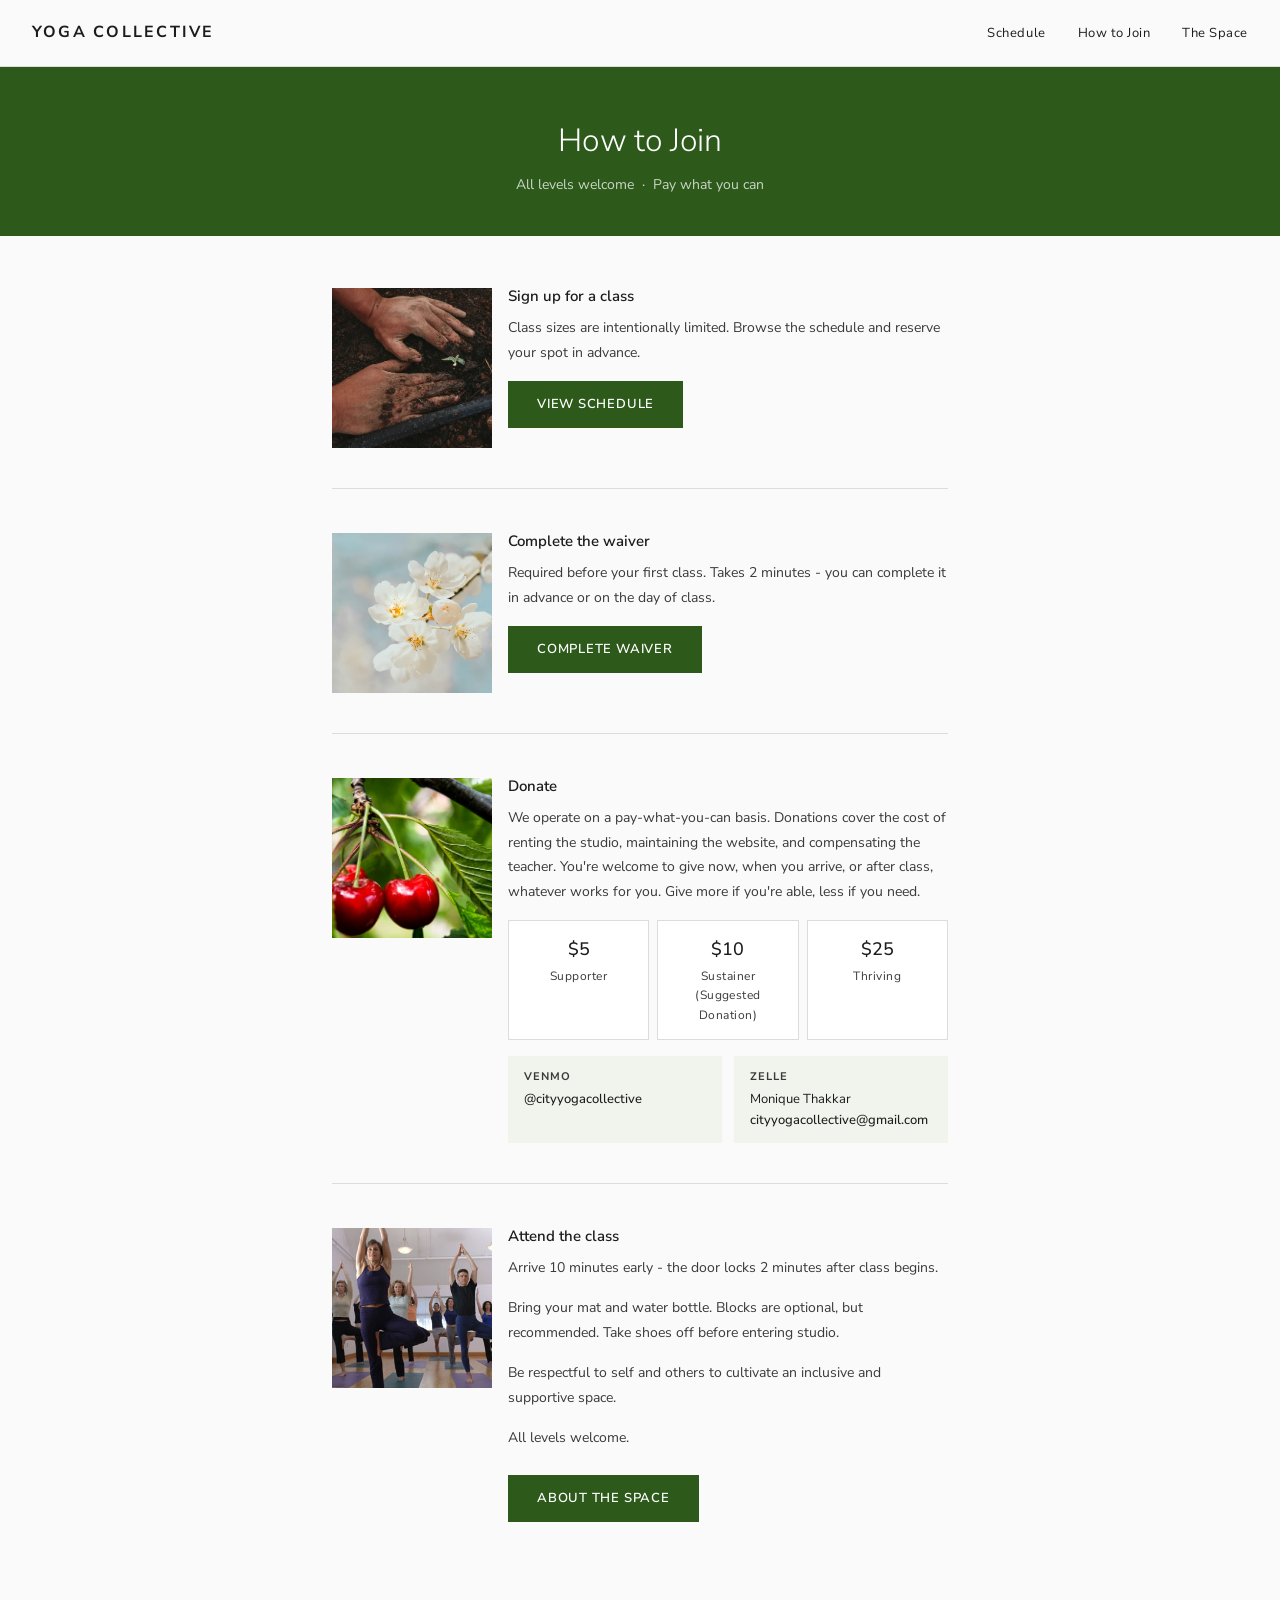
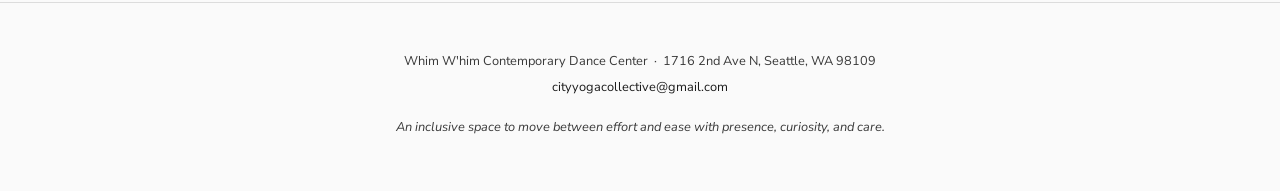
==== howtojoin.html @ b5f6b9fb "yoga collective site" ====
<!DOCTYPE html>
<html lang="en">
<head>
    <meta charset="UTF-8">
    <meta name="viewport" content="width=device-width, initial-scale=1.0">
    <title>How to Join - Yoga Collective</title>
    <link rel="preconnect" href="https://fonts.googleapis.com">
    <link href="https://fonts.googleapis.com/css2?family=Nunito+Sans:wght@300;400;500;600&display=swap" rel="stylesheet">
    <link rel="stylesheet" href="styles.css">
    <style>
        main { max-width: 680px; margin: 0 auto; padding: 3rem 2rem 5rem; }

        .section-label { font-size: 0.6875rem; font-weight: 600; letter-spacing: 0.14em; text-transform: uppercase; color: var(--muted); margin-bottom: 2.5rem; }

        .step { display: grid; grid-template-columns: 10rem 1fr; gap: 1rem; margin-bottom: 2.5rem; padding-bottom: 2.5rem; border-bottom: 1px solid var(--border); }
        .step:last-child { margin-bottom: 0; padding-bottom: 0; border-bottom: none; }
        .step-image { width: 10rem; height: 10rem; object-fit: cover; margin-top: 0.25rem; }
        .step h3 { font-size: 0.9375rem; font-weight: 600; margin-bottom: 0.5rem; }
        .step p { font-size: 0.875rem; color: var(--muted); line-height: 1.75; margin-bottom: 1rem; }

        .donation-tiers { display: grid; grid-template-columns: repeat(3, 1fr); gap: 0.5rem; margin: 0 0 1rem; }
        .tier { padding: 0.875rem 0.5rem; border: 1px solid var(--border); text-align: center; background: #fff; }
        .tier-amount { font-size: 1.125rem; font-weight: 500; display: block; }
        .tier-name { font-size: 0.75rem; color: var(--muted); margin-top: 0.2rem; display: block; letter-spacing: 0.04em; }

        .payment-row { display: flex; gap: 0.75rem; }
        .payment-block { flex: 1; background: var(--bg-alt); padding: 0.75rem 1rem; font-size: 0.8125rem; }
        .payment-block strong { display: block; font-size: 0.6875rem; letter-spacing: 0.08em; text-transform: uppercase; color: var(--muted); margin-bottom: 0.25rem; }
        .payment-block a { color: var(--text); text-decoration: none; font-weight: 500; }
        .payment-block a:hover { text-decoration: underline; }

        @media (max-width: 600px) {
            main { padding: 2.5rem 1.25rem 4rem; }
            .step { grid-template-columns: 1fr; }
            .step-image { width: 100%; height: auto; aspect-ratio: 1; margin: 0; }
            .payment-row { flex-direction: column; }
        }
    </style>
</head>
<body>

<nav>
    <a href="index.html" class="nav-logo">Yoga Collective</a>
    <ul class="nav-links">
        <li><a href="schedule.html">Schedule</a></li>
        <li><a href="howtojoin.html">How to Join</a></li>
        <li><a href="studio.html">The Space</a></li>
    </ul>
</nav>

<div class="page-header">
    <h1>How to Join</h1>
    <p>All levels welcome &nbsp;·&nbsp; Pay what you can</p>
</div>

<main>

    <div class="step">
        <img class="step-image" src="images/seed.webp" alt="">
        <div>
            <h3>Sign up for a class</h3>
            <p>Class sizes are intentionally limited. Browse the schedule and reserve your spot in advance.</p>
            <a href="schedule.html" class="btn btn-primary">View Schedule</a>
        </div>
    </div>

    <div class="step">
        <img class="step-image" src="images/flower.webp" alt="">
        <div>
            <h3>Complete the waiver</h3>
            <p>Required before your first class. Takes 2 minutes - you can complete it in advance or on the day of class.</p>
            <a href="https://bit.ly/4vOAJMv" target="_blank" class="btn btn-primary">Complete Waiver</a>
        </div>
    </div>

    <div class="step">
        <img class="step-image" src="images/fruit.webp" alt="">
        <div>
            <h3>Donate</h3>
            <p>We operate on a pay-what-you-can basis. Donations cover the cost of renting the studio, maintaining the website,
                and compensating the teacher.
                You're welcome to give now, when you arrive, or after class,
                whatever works for you. Give more if you're able, less if you need. </p>
            <div class="donation-tiers">
                <div class="tier">
                    <span class="tier-amount">$5</span>
                    <span class="tier-name">Supporter</span>
                </div>
                <div class="tier">
                    <span class="tier-amount">$10</span>
                    <span class="tier-name">Sustainer (Suggested Donation)</span>
                </div>
                <div class="tier">
                    <span class="tier-amount">$25</span>
                    <span class="tier-name">Thriving</span>
                </div>
            </div>
            <div class="payment-row">
                <div class="payment-block">
                    <strong>Venmo</strong>
                    <a href="https://venmo.com/cityyogacollective" target="_blank">@cityyogacollective</a>
                </div>
                <div class="payment-block">
                    <strong>Zelle</strong>
                    Monique Thakkar<br>
                    <a href="mailto:cityyogacollective@gmail.com">cityyogacollective@gmail.com</a>
                </div>
            </div>
        </div>
    </div>

    <div class="step">
        <img class="step-image" src="images/trees.webp" alt="">
        <div>
            <h3>Attend the class</h3>
            <p>Arrive 10 minutes early - the door locks 2 minutes after class begins.</p>
            <p>Bring your mat and water bottle. Blocks are optional, but recommended. Take shoes off before entering studio. </p>
            <p>Be respectful to self and others to cultivate an inclusive and supportive space. </p>
            <p>All levels welcome.</p>
            <a href="studio.html" class="btn btn-primary" style="margin-top: 0.5rem;">About the Space</a>
        </div>
    </div>
</main>

<footer>
    <p>Whim W'him Contemporary Dance Center &nbsp;·&nbsp; 1716 2nd Ave N, Seattle, WA 98109</p>
    <p><a href="mailto:cityyogacollective@gmail.com">cityyogacollective@gmail.com</a></p>
    <p class="footer-mission">An inclusive space to move between effort and ease with presence, curiosity, and care.</p>
</footer>

</body>
</html>
---- styles.css ----
:root {
    --bg: #FAFAFA;
    --bg-alt: #F0F4EC;
    --border: #DCDCDC;
    --text: #1C1C1C;
    --muted: #3A3A3A;
    --black: #1C1C1C;
    --green: #2D5A1B;
    --green-hover: #234A14;
}

*, *::before, *::after { box-sizing: border-box; margin: 0; padding: 0; }

body {
    font-family: 'Nunito Sans', 'Helvetica Neue', Helvetica, sans-serif;
    background: var(--bg);
    color: var(--text);
    font-size: 16px;
    line-height: 1.6;
}

/* Nav */
nav {
    display: flex;
    justify-content: space-between;
    align-items: stretch;
    padding: 0;
    border-bottom: 1px solid var(--border);
}

.nav-logo {
    display: flex;
    align-items: center;
    padding: 1.25rem 2rem;
    font-size: 1rem;
    font-weight: 700;
    letter-spacing: 0.14em;
    text-transform: uppercase;
    text-decoration: none;
    color: var(--text);
    background: var(--bg);
}

.nav-links {
    display: flex;
    gap: 2rem;
    list-style: none;
    align-items: center;
    padding: 0 2rem;
}

.nav-links a {
    font-size: 0.8125rem;
    text-decoration: none;
    color: var(--text);
    letter-spacing: 0.04em;
}

.nav-links a:hover { text-decoration: underline; }

/* Page header (schedule, studio, how to join) */
.page-header {
    background: var(--green);
    padding: 3rem 2rem 2.5rem;
    text-align: center;
}

.page-header h1 {
    font-size: 2rem;
    font-weight: 300;
    letter-spacing: -0.01em;
    margin-bottom: 0.5rem;
    color: #fff;
}

.page-header p {
    font-size: 0.875rem;
    color: rgba(255,255,255,0.75);
}

/* Buttons */
.btn {
    display: inline-block;
    padding: 0.75rem 1.75rem;
    font-family: inherit;
    font-size: 0.8125rem;
    font-weight: 600;
    letter-spacing: 0.06em;
    text-transform: uppercase;
    text-decoration: none;
    cursor: pointer;
    border: 1px solid var(--green);
    transition: background 0.15s, color 0.15s;
}

.btn-primary { background: var(--green); color: #fff; }
.btn-primary:hover { background: var(--green-hover); border-color: var(--green-hover); }
.btn-secondary { background: transparent; color: var(--green); }
.btn-secondary:hover { background: var(--bg-alt); }

/* Footer */
footer {
    padding: 3rem 2rem;
    text-align: center;
    font-size: 0.8rem;
    color: var(--muted);
    border-top: 1px solid var(--border);
}

footer p { margin-bottom: 0.35rem; }
footer a { color: var(--text); text-decoration: none; }
footer a:hover { text-decoration: underline; }
.footer-mission { margin-top: 1.25rem; font-style: italic; color: var(--muted); }

@media (max-width: 600px) {
    .nav-logo { padding: 1rem 1.25rem; font-size: 0.875rem; }
    .nav-links { padding: 0 1.25rem; gap: 1.25rem; }
}
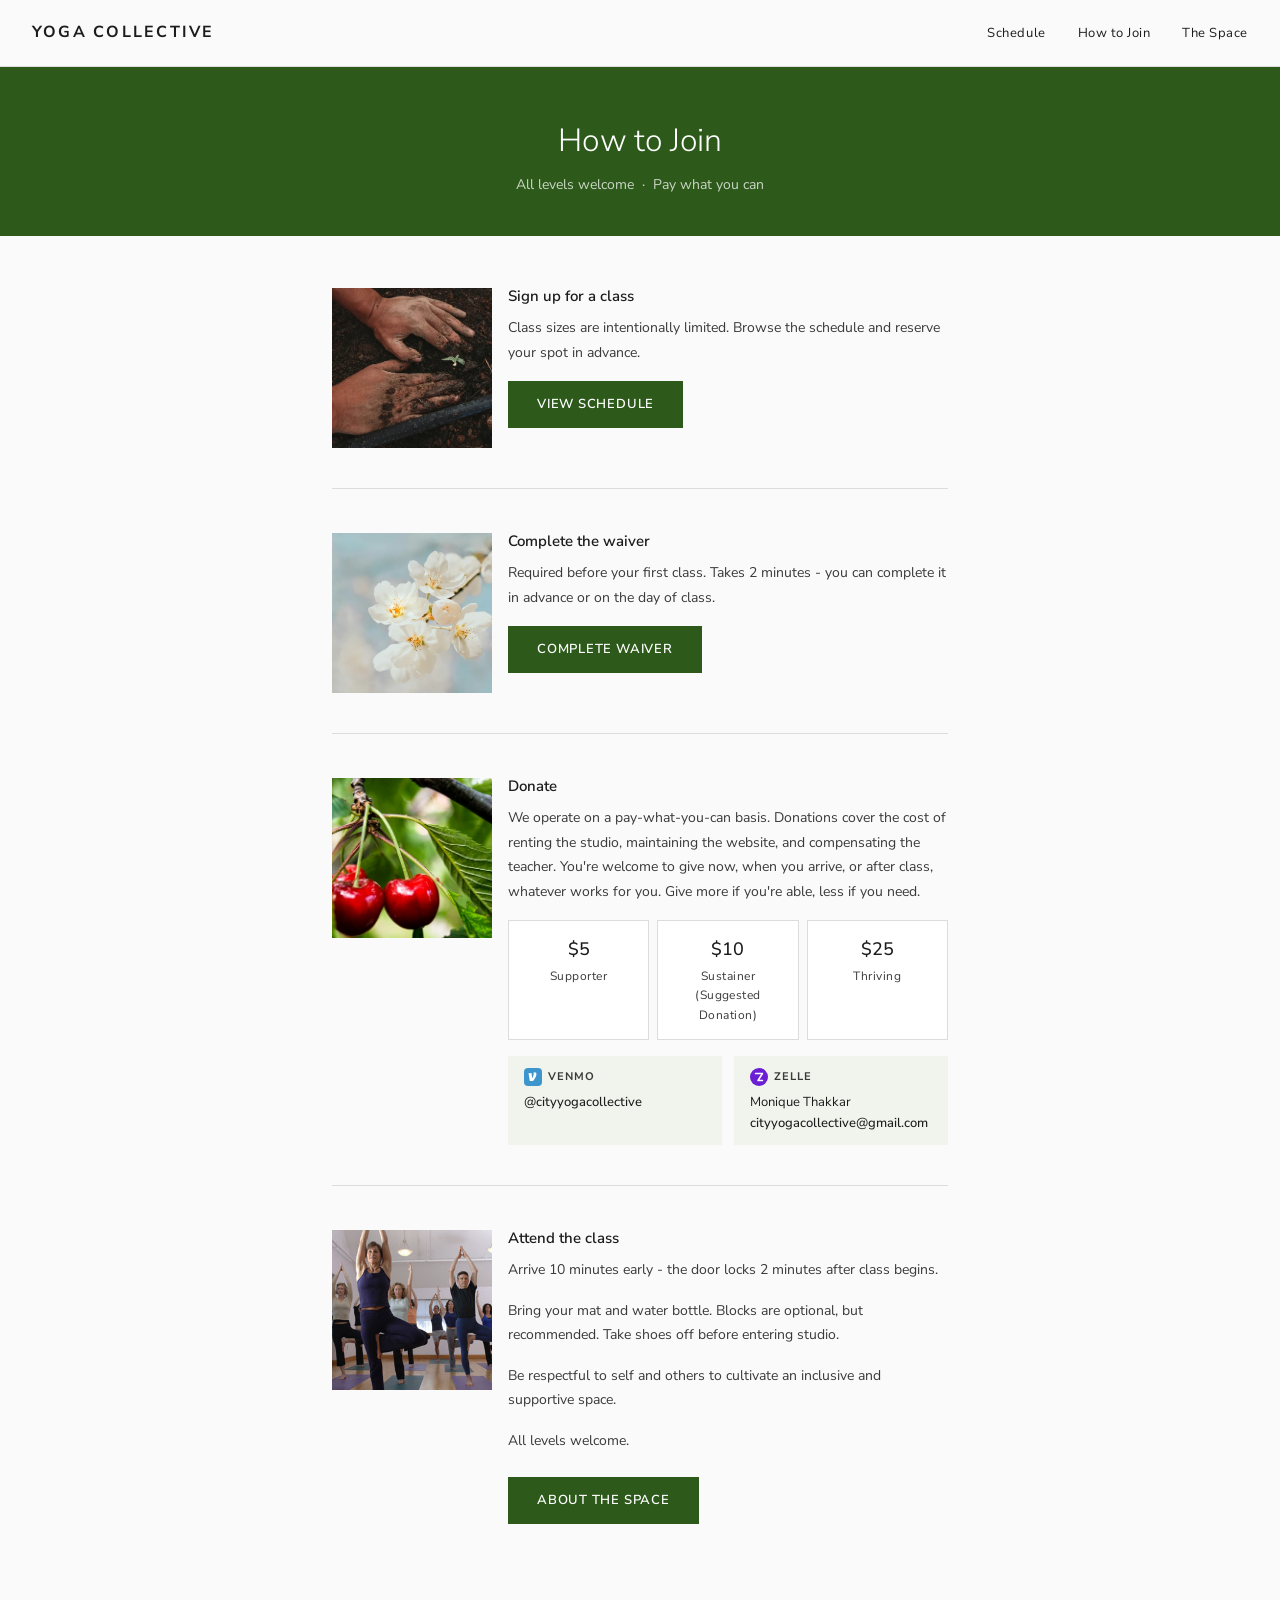
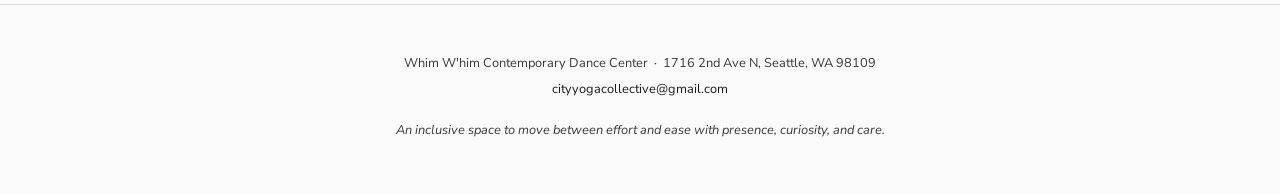
==== commit a609c6e4: "instructions 4" ====
--- a/howtojoin.html
+++ b/howtojoin.html
@@ -25,7 +25,8 @@
 
         .payment-row { display: flex; gap: 0.75rem; }
         .payment-block { flex: 1; background: var(--bg-alt); padding: 0.75rem 1rem; font-size: 0.8125rem; }
-        .payment-block strong { display: block; font-size: 0.6875rem; letter-spacing: 0.08em; text-transform: uppercase; color: var(--muted); margin-bottom: 0.25rem; }
+        .payment-block strong { display: flex; align-items: center; gap: 0.4rem; font-size: 0.6875rem; letter-spacing: 0.08em; text-transform: uppercase; color: var(--muted); margin-bottom: 0.375rem; }
+        .payment-block strong svg { flex-shrink: 0; }
         .payment-block a { color: var(--text); text-decoration: none; font-weight: 500; }
         .payment-block a:hover { text-decoration: underline; }
 
@@ -69,7 +70,7 @@
         <div>
             <h3>Complete the waiver</h3>
             <p>Required before your first class. Takes 2 minutes - you can complete it in advance or on the day of class.</p>
-            <a href="https://bit.ly/4vOAJMv" target="_blank" class="btn btn-primary">Complete Waiver</a>
+            <a href="https://docs.google.com/forms/d/e/1FAIpQLSdd7mQVc4kdcNTpbIZm70uKDM04fooE9oBVe6XLmwaR-eU3sw/viewform" target="_blank" class="btn btn-primary">Complete Waiver</a>
         </div>
     </div>
 
@@ -97,11 +98,23 @@
             </div>
             <div class="payment-row">
                 <div class="payment-block">
-                    <strong>Venmo</strong>
+                    <strong>
+                        <svg width="18" height="18" viewBox="0 0 18 18" fill="none" aria-hidden="true">
+                            <rect width="18" height="18" rx="4" fill="#3D95CE"/>
+                            <path d="M12 4.5c.3.5.4 1 .4 1.7 0 2.1-1.8 4.9-3.3 6.8H5.8L4.5 5.2l3-.3.7 5.3c.7-1.1 1.5-2.9 1.5-4.1 0-.7-.1-1.2-.3-1.6L12 4.5z" fill="white"/>
+                        </svg>
+                        Venmo
+                    </strong>
                     <a href="https://venmo.com/cityyogacollective" target="_blank">@cityyogacollective</a>
                 </div>
                 <div class="payment-block">
-                    <strong>Zelle</strong>
+                    <strong>
+                        <svg width="18" height="18" viewBox="0 0 18 18" fill="none" aria-hidden="true">
+                            <rect width="18" height="18" rx="9" fill="#6C1ED4"/>
+                            <path d="M5.5 5.5h7l-4.5 7h4.5" stroke="white" stroke-width="1.5" stroke-linecap="round" stroke-linejoin="round"/>
+                        </svg>
+                        Zelle
+                    </strong>
                     Monique Thakkar<br>
                     <a href="mailto:cityyogacollective@gmail.com">cityyogacollective@gmail.com</a>
                 </div>
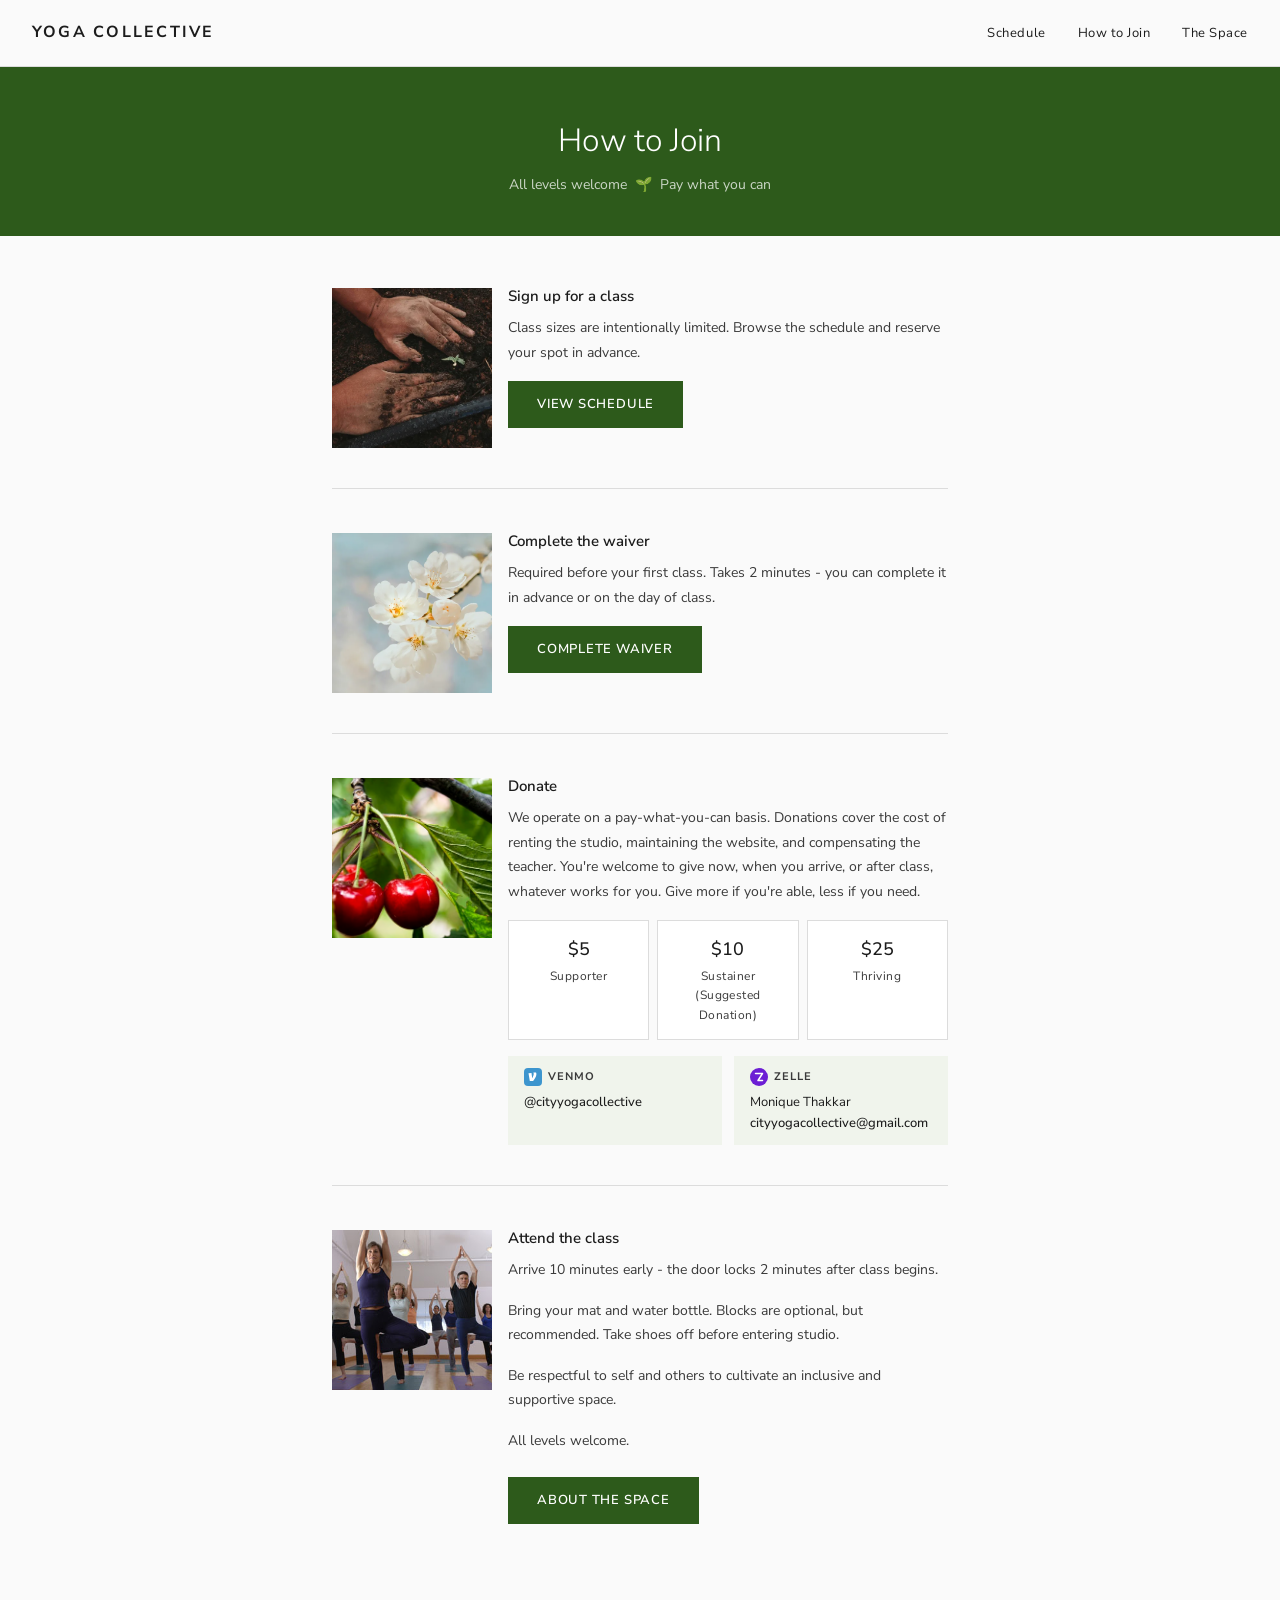
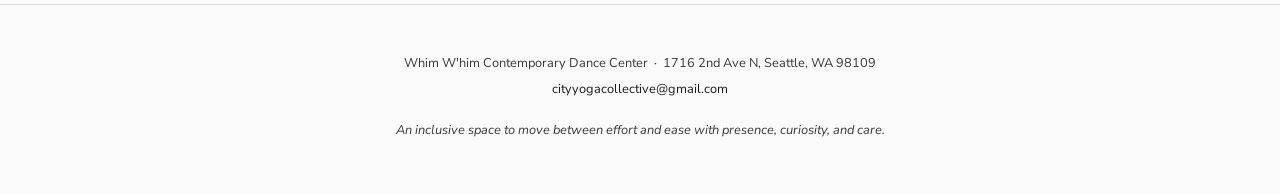
==== commit f131dbd4: "fall schedule and updated info" ====
--- a/howtojoin.html
+++ b/howtojoin.html
@@ -3,7 +3,7 @@
 <head>
     <meta charset="UTF-8">
     <meta name="viewport" content="width=device-width, initial-scale=1.0">
-    <title>How to Join - Yoga Collective</title>
+    <title>Yoga Collective Seattle</title>
     <link rel="preconnect" href="https://fonts.googleapis.com">
     <link href="https://fonts.googleapis.com/css2?family=Nunito+Sans:wght@300;400;500;600&display=swap" rel="stylesheet">
     <link rel="stylesheet" href="styles.css">
@@ -51,7 +51,7 @@
 
 <div class="page-header">
     <h1>How to Join</h1>
-    <p>All levels welcome &nbsp;·&nbsp; Pay what you can</p>
+    <p>All levels welcome &nbsp;🌱&nbsp; Pay what you can</p>
 </div>
 
 <main>
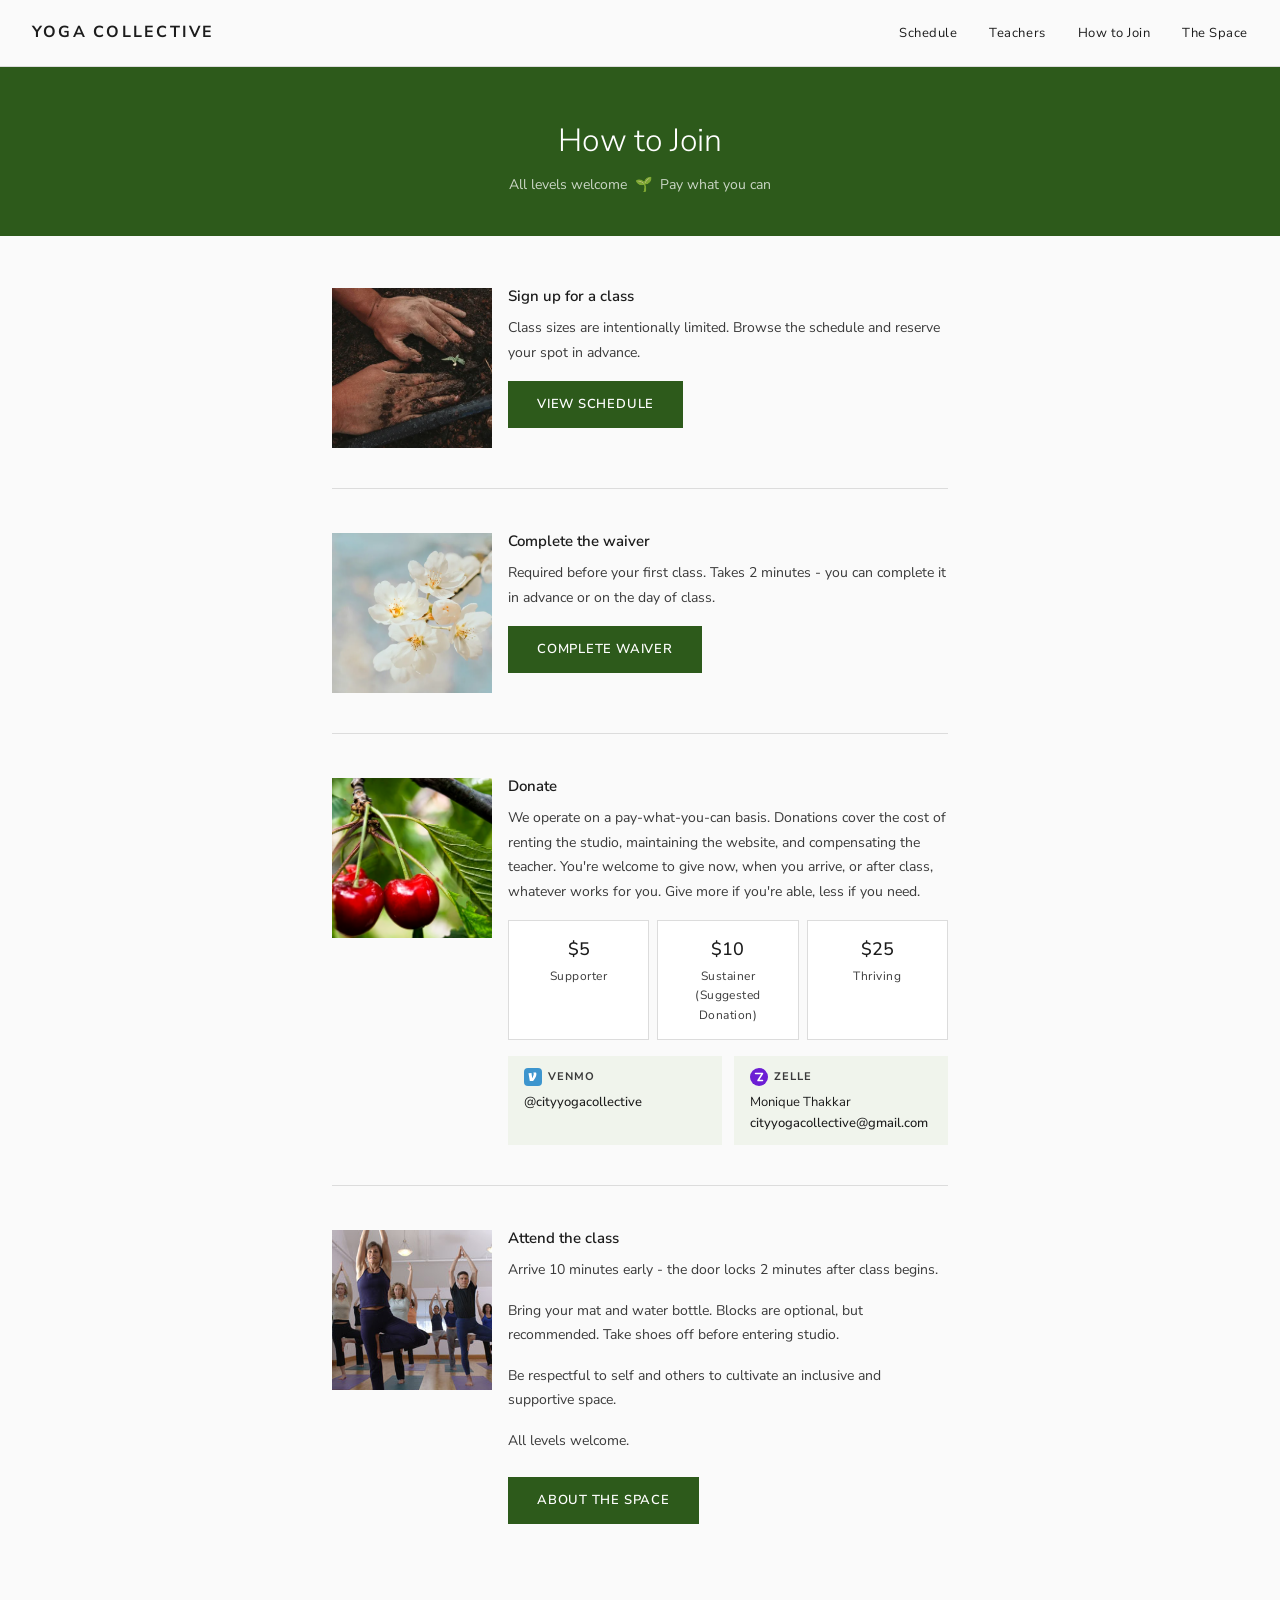
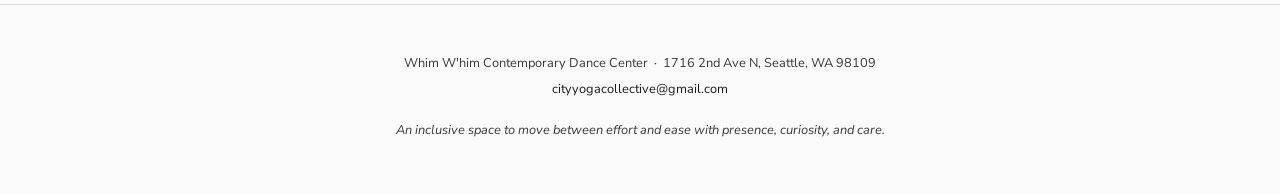
==== commit 852a8b3e: "teacher bio skeleton" ====
--- a/howtojoin.html
+++ b/howtojoin.html
@@ -44,6 +44,7 @@
     <a href="index.html" class="nav-logo">Yoga Collective</a>
     <ul class="nav-links">
         <li><a href="schedule.html">Schedule</a></li>
+        <li><a href="teachers.html">Teachers</a></li>
         <li><a href="howtojoin.html">How to Join</a></li>
         <li><a href="studio.html">The Space</a></li>
     </ul>
